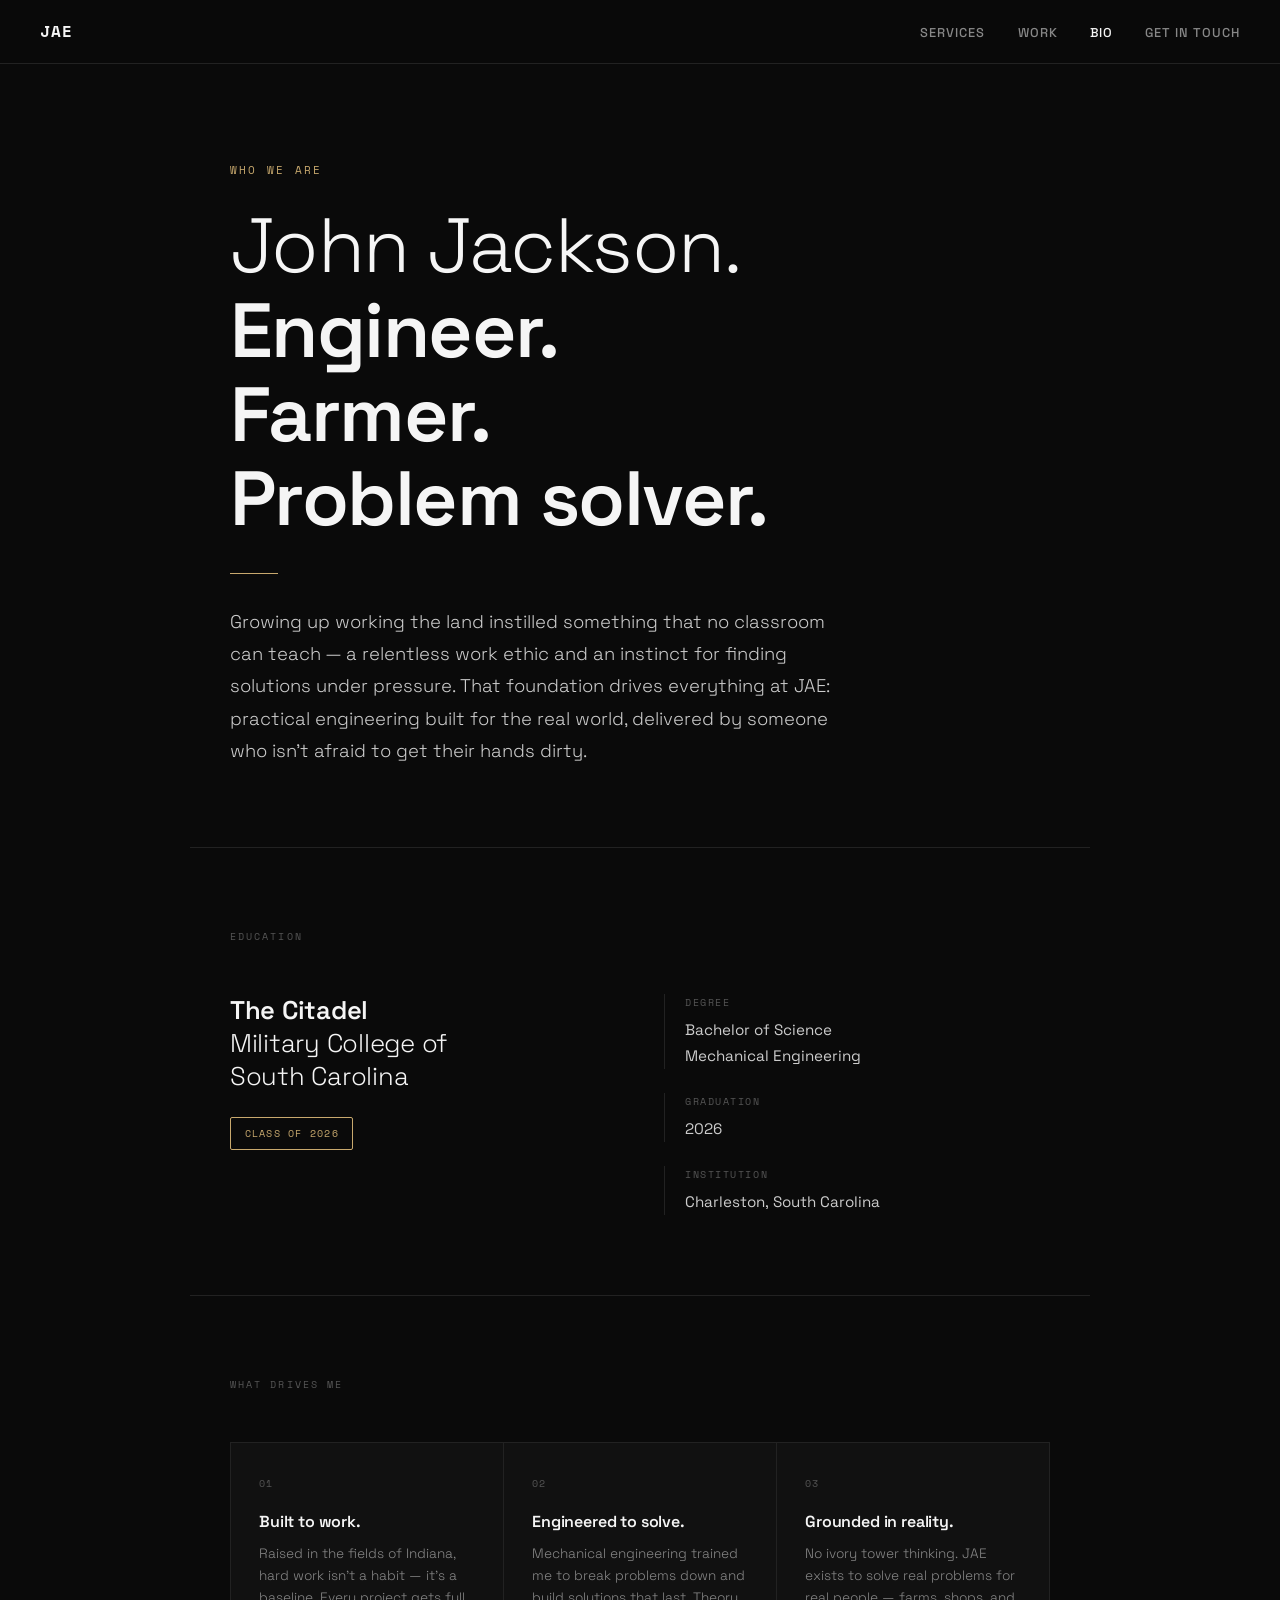
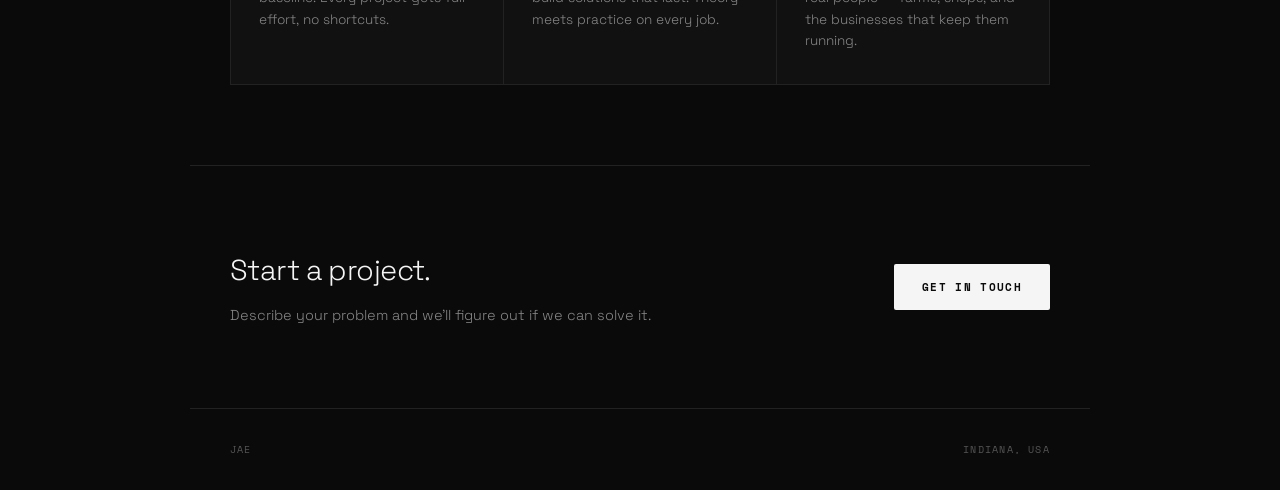
==== bio.html @ 9fdcd815 "Add files via upload" ====
<!DOCTYPE html>
<html lang="en">
<head>
  <meta charset="UTF-8" />
  <meta name="viewport" content="width=device-width, initial-scale=1.0" />
  <title>Bio — Jackson Applied Engineering</title>
  <link rel="preconnect" href="https://fonts.googleapis.com" />
  <link rel="preconnect" href="https://fonts.gstatic.com" crossorigin />
  <link href="https://fonts.googleapis.com/css2?family=Space+Grotesk:wght@300;400;500;600&family=Space+Mono:wght@400;700&display=swap" rel="stylesheet" />
  <style>
    *, *::before, *::after { box-sizing: border-box; margin: 0; padding: 0; }

    :root {
      --black:    #0a0a0a;
      --offblack: #111111;
      --panel:    #161616;
      --border:   #222222;
      --muted:    #555555;
      --mid:      #888888;
      --light:    #cccccc;
      --white:    #f5f5f5;
      --accent:   #c8a96e;
    }

    html { scroll-behavior: smooth; }

    body {
      background: var(--black);
      color: var(--white);
      font-family: 'Space Grotesk', sans-serif;
      font-size: 16px;
      line-height: 1.7;
      -webkit-font-smoothing: antialiased;
    }

    /* ── NAV ───────────────────────────────────────────────── */
    nav {
      position: fixed;
      top: 0; left: 0; right: 0;
      z-index: 100;
      display: flex;
      align-items: center;
      justify-content: space-between;
      padding: 0 2.5rem;
      height: 64px;
      background: rgba(10,10,10,0.92);
      backdrop-filter: blur(8px);
      border-bottom: 1px solid var(--border);
    }

    .nav-logo {
      font-family: 'Space Mono', monospace;
      font-size: 1rem;
      font-weight: 700;
      color: var(--white);
      text-decoration: none;
      letter-spacing: 0.05em;
    }

    .nav-links {
      display: flex;
      gap: 2rem;
      list-style: none;
    }

    .nav-links a {
      font-size: 0.8rem;
      font-weight: 500;
      color: var(--mid);
      text-decoration: none;
      letter-spacing: 0.08em;
      text-transform: uppercase;
      transition: color 0.2s;
    }

    .nav-links a:hover,
    .nav-links a.active { color: var(--white); }

    /* ── HERO ──────────────────────────────────────────────── */
    .hero {
      padding: 160px 2.5rem 80px;
      max-width: 900px;
      margin: 0 auto;
    }

    .hero-label {
      font-family: 'Space Mono', monospace;
      font-size: 0.7rem;
      letter-spacing: 0.2em;
      text-transform: uppercase;
      color: var(--accent);
      margin-bottom: 1.5rem;
    }

    .hero h1 {
      font-size: clamp(2.8rem, 6vw, 5rem);
      font-weight: 300;
      line-height: 1.1;
      color: var(--white);
      letter-spacing: -0.02em;
      margin-bottom: 2rem;
    }

    .hero h1 strong {
      font-weight: 600;
      display: block;
    }

    .hero-divider {
      width: 48px;
      height: 1px;
      background: var(--accent);
      margin-bottom: 2rem;
    }

    .hero-blurb {
      font-size: 1.15rem;
      color: var(--light);
      max-width: 620px;
      line-height: 1.75;
      font-weight: 300;
    }

    /* ── SECTIONS ──────────────────────────────────────────── */
    .section {
      border-top: 1px solid var(--border);
      padding: 80px 2.5rem;
      max-width: 900px;
      margin: 0 auto;
    }

    .section-label {
      font-family: 'Space Mono', monospace;
      font-size: 0.65rem;
      letter-spacing: 0.2em;
      text-transform: uppercase;
      color: var(--muted);
      margin-bottom: 3rem;
    }

    /* ── EDUCATION ─────────────────────────────────────────── */
    .edu-block {
      display: grid;
      grid-template-columns: 1fr 1fr;
      gap: 3rem;
      align-items: start;
    }

    .edu-heading {
      font-size: 1.6rem;
      font-weight: 300;
      color: var(--white);
      letter-spacing: -0.01em;
      line-height: 1.3;
    }

    .edu-heading strong {
      display: block;
      font-weight: 600;
    }

    .edu-details {
      display: flex;
      flex-direction: column;
      gap: 1.5rem;
    }

    .edu-item {
      border-left: 1px solid var(--border);
      padding-left: 1.25rem;
    }

    .edu-item-label {
      font-family: 'Space Mono', monospace;
      font-size: 0.65rem;
      letter-spacing: 0.15em;
      text-transform: uppercase;
      color: var(--muted);
      margin-bottom: 0.35rem;
    }

    .edu-item-value {
      font-size: 0.95rem;
      color: var(--light);
      font-weight: 400;
    }

    .edu-badge {
      display: inline-block;
      margin-top: 1.5rem;
      font-family: 'Space Mono', monospace;
      font-size: 0.65rem;
      letter-spacing: 0.12em;
      text-transform: uppercase;
      color: var(--accent);
      border: 1px solid var(--accent);
      padding: 0.4rem 0.85rem;
      border-radius: 2px;
    }

    /* ── PILLARS ───────────────────────────────────────────── */
    .pillars {
      display: grid;
      grid-template-columns: repeat(3, 1fr);
      gap: 1px;
      background: var(--border);
      border: 1px solid var(--border);
    }

    .pillar {
      background: var(--offblack);
      padding: 2rem 1.75rem;
      transition: background 0.2s;
    }

    .pillar:hover { background: var(--panel); }

    .pillar-num {
      font-family: 'Space Mono', monospace;
      font-size: 0.65rem;
      color: var(--muted);
      letter-spacing: 0.1em;
      margin-bottom: 1rem;
    }

    .pillar-title {
      font-size: 1rem;
      font-weight: 600;
      color: var(--white);
      margin-bottom: 0.5rem;
      letter-spacing: -0.01em;
    }

    .pillar-body {
      font-size: 0.85rem;
      color: var(--mid);
      line-height: 1.6;
      font-weight: 300;
    }

    /* ── CTA ───────────────────────────────────────────────── */
    .cta-section {
      border-top: 1px solid var(--border);
      padding: 80px 2.5rem;
      max-width: 900px;
      margin: 0 auto;
      display: flex;
      align-items: center;
      justify-content: space-between;
      gap: 2rem;
      flex-wrap: wrap;
    }

    .cta-text h2 {
      font-size: 1.8rem;
      font-weight: 300;
      color: var(--white);
      letter-spacing: -0.02em;
      margin-bottom: 0.5rem;
    }

    .cta-text p {
      font-size: 0.9rem;
      color: var(--mid);
      font-weight: 300;
    }

    .btn {
      display: inline-block;
      font-family: 'Space Mono', monospace;
      font-size: 0.7rem;
      letter-spacing: 0.12em;
      text-transform: uppercase;
      color: var(--black);
      background: var(--white);
      padding: 0.85rem 1.75rem;
      text-decoration: none;
      border-radius: 2px;
      font-weight: 700;
      transition: background 0.2s, color 0.2s;
      white-space: nowrap;
    }

    .btn:hover {
      background: var(--accent);
      color: var(--black);
    }

    /* ── FOOTER ────────────────────────────────────────────── */
    footer {
      border-top: 1px solid var(--border);
      padding: 2rem 2.5rem;
      display: flex;
      align-items: center;
      justify-content: space-between;
      max-width: 900px;
      margin: 0 auto;
    }

    footer span {
      font-family: 'Space Mono', monospace;
      font-size: 0.65rem;
      letter-spacing: 0.12em;
      text-transform: uppercase;
      color: var(--muted);
    }

    /* ── FADE-IN ───────────────────────────────────────────── */
    .fade-in {
      opacity: 0;
      transform: translateY(18px);
      transition: opacity 0.6s ease, transform 0.6s ease;
    }
    .fade-in.visible {
      opacity: 1;
      transform: none;
    }

    /* ── RESPONSIVE ────────────────────────────────────────── */
    @media (max-width: 680px) {
      nav { padding: 0 1.25rem; }
      .nav-links { gap: 1.25rem; }
      .hero, .section, .cta-section { padding-left: 1.25rem; padding-right: 1.25rem; }
      .hero { padding-top: 120px; }
      .edu-block { grid-template-columns: 1fr; gap: 2rem; }
      .pillars { grid-template-columns: 1fr; }
      .cta-section { flex-direction: column; align-items: flex-start; }
    }
  </style>
</head>
<body>

  <!-- NAV -->
  <nav>
    <a href="https://www.jacksonappliedengineering.com" class="nav-logo">JAE</a>
    <ul class="nav-links">
      <li><a href="https://www.jacksonappliedengineering.com/#services">Services</a></li>
      <li><a href="https://www.jacksonappliedengineering.com/#portfolio">Work</a></li>
      <li><a href="bio.html" class="active">Bio</a></li>
      <li><a href="https://www.jacksonappliedengineering.com/#contact">Get in Touch</a></li>
    </ul>
  </nav>

  <!-- HERO -->
  <section class="hero">
    <p class="hero-label fade-in">Who we are</p>
    <h1 class="fade-in" style="transition-delay:0.1s">
      John Jackson.
      <strong>Engineer.<br>Farmer.<br>Problem solver.</strong>
    </h1>
    <div class="hero-divider fade-in" style="transition-delay:0.2s"></div>
    <p class="hero-blurb fade-in" style="transition-delay:0.3s">
      Growing up working the land instilled something that no classroom can teach — a relentless 
      work ethic and an instinct for finding solutions under pressure. That foundation drives 
      everything at JAE: practical engineering built for the real world, delivered by someone 
      who isn't afraid to get their hands dirty.
    </p>
  </section>

  <!-- EDUCATION -->
  <section class="section">
    <p class="section-label fade-in">Education</p>
    <div class="edu-block">
      <div class="fade-in" style="transition-delay:0.1s">
        <h2 class="edu-heading">
          <strong>The Citadel</strong>
          Military College of<br>South Carolina
        </h2>
        <div class="edu-badge">Class of 2026</div>
      </div>
      <div class="edu-details fade-in" style="transition-delay:0.2s">
        <div class="edu-item">
          <div class="edu-item-label">Degree</div>
          <div class="edu-item-value">Bachelor of Science<br>Mechanical Engineering</div>
        </div>
        <div class="edu-item">
          <div class="edu-item-label">Graduation</div>
          <div class="edu-item-value">2026</div>
        </div>
        <div class="edu-item">
          <div class="edu-item-label">Institution</div>
          <div class="edu-item-value">Charleston, South Carolina</div>
        </div>
      </div>
    </div>
  </section>

  <!-- WHAT DRIVES ME -->
  <section class="section">
    <p class="section-label fade-in">What drives me</p>
    <div class="pillars fade-in" style="transition-delay:0.1s">
      <div class="pillar">
        <div class="pillar-num">01</div>
        <div class="pillar-title">Built to work.</div>
        <div class="pillar-body">Raised in the fields of Indiana, hard work isn't a habit — it's a baseline. Every project gets full effort, no shortcuts.</div>
      </div>
      <div class="pillar">
        <div class="pillar-num">02</div>
        <div class="pillar-title">Engineered to solve.</div>
        <div class="pillar-body">Mechanical engineering trained me to break problems down and build solutions that last. Theory meets practice on every job.</div>
      </div>
      <div class="pillar">
        <div class="pillar-num">03</div>
        <div class="pillar-title">Grounded in reality.</div>
        <div class="pillar-body">No ivory tower thinking. JAE exists to solve real problems for real people — farms, shops, and the businesses that keep them running.</div>
      </div>
    </div>
  </section>

  <!-- CTA -->
  <div class="cta-section">
    <div class="cta-text fade-in">
      <h2>Start a project.</h2>
      <p>Describe your problem and we'll figure out if we can solve it.</p>
    </div>
    <a href="https://www.jacksonappliedengineering.com/#contact" class="btn fade-in" style="transition-delay:0.1s">Get in Touch</a>
  </div>

  <!-- FOOTER -->
  <footer>
    <span>JAE</span>
    <span>Indiana, USA</span>
  </footer>

  <script>
    const observer = new IntersectionObserver((entries) => {
      entries.forEach(e => { if (e.isIntersecting) e.target.classList.add('visible'); });
    }, { threshold: 0.15 });
    document.querySelectorAll('.fade-in').forEach(el => observer.observe(el));
  </script>

</body>
</html>
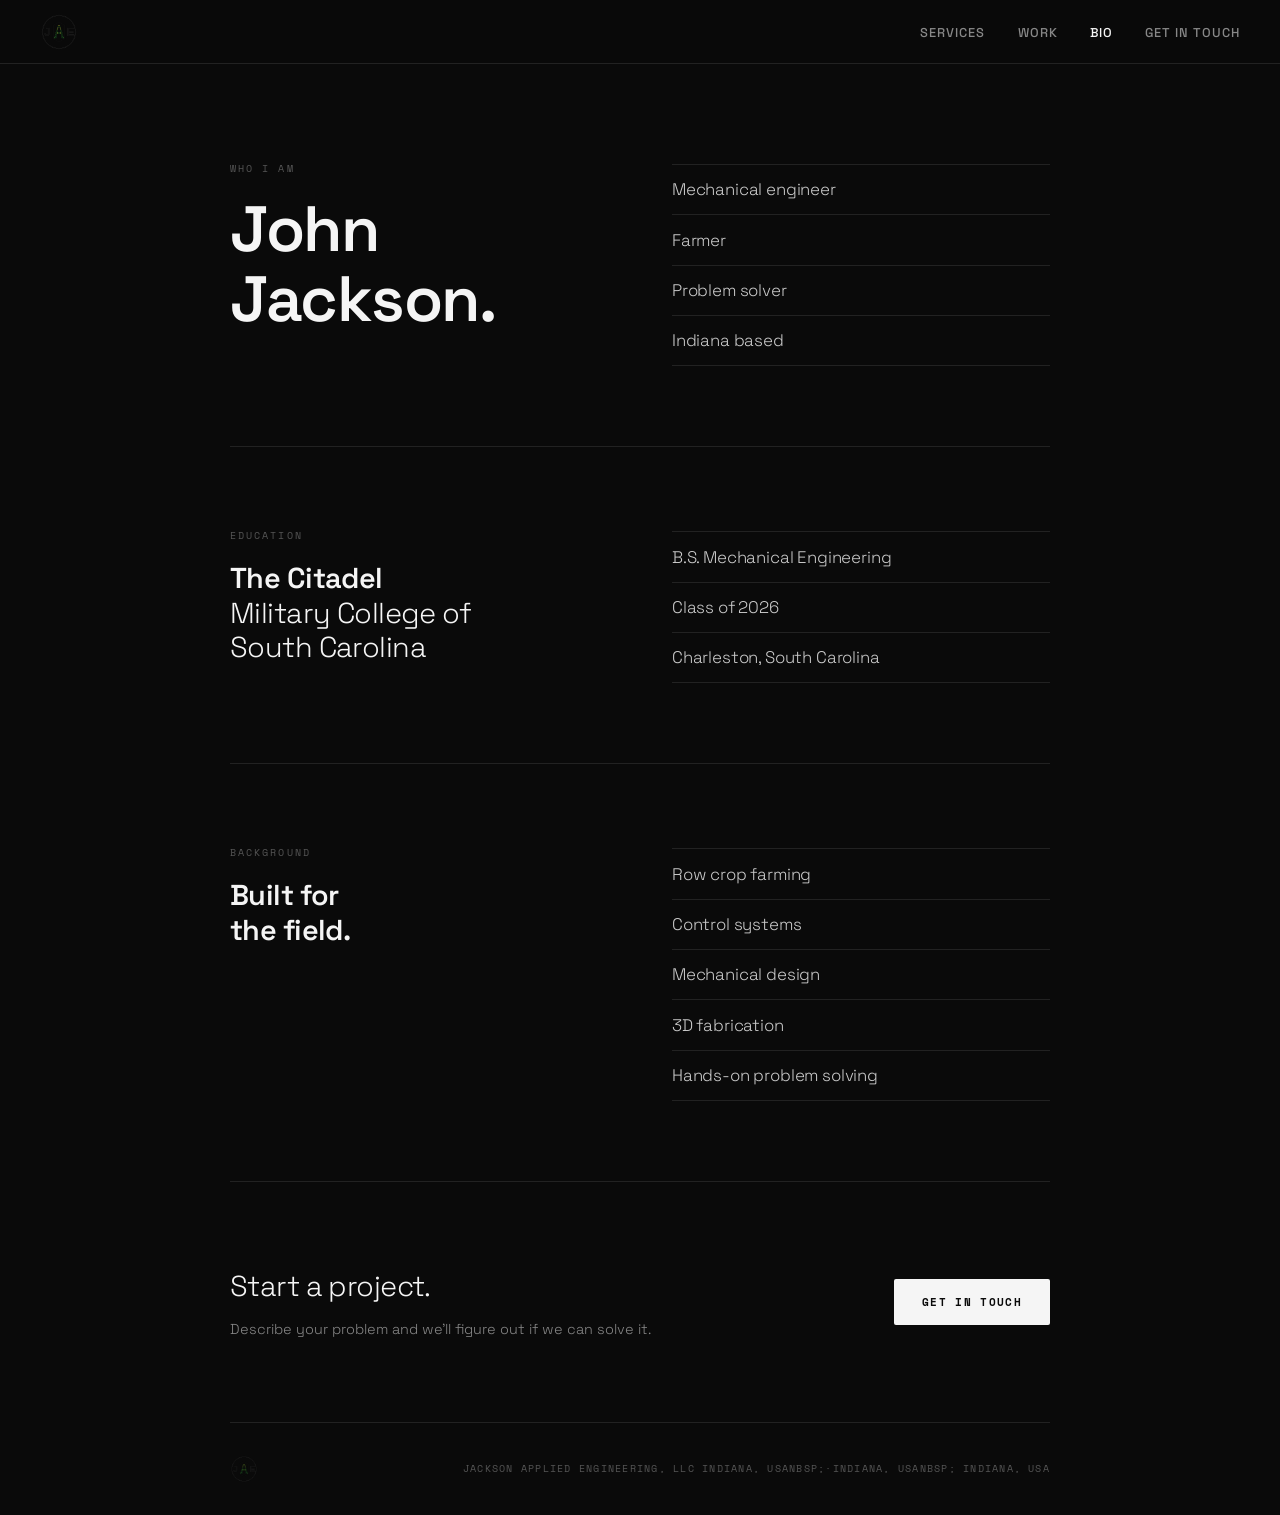
==== commit 9681262d: "Revise layout and styles in bio.html Refactor bio.html to improve structure and styling." ====
--- a/bio.html
+++ b/bio.html
@@ -33,7 +33,6 @@
       -webkit-font-smoothing: antialiased;
     }
 
-    /* ── NAV ───────────────────────────────────────────────── */
     nav {
       position: fixed;
       top: 0; left: 0; right: 0;
@@ -76,57 +75,19 @@
     .nav-links a:hover,
     .nav-links a.active { color: var(--white); }
 
-    /* ── HERO ──────────────────────────────────────────────── */
-    .hero {
-      padding: 160px 2.5rem 80px;
+    .page {
       max-width: 900px;
       margin: 0 auto;
-    }
-
-    .hero-label {
-      font-family: 'Space Mono', monospace;
-      font-size: 0.7rem;
-      letter-spacing: 0.2em;
-      text-transform: uppercase;
-      color: var(--accent);
-      margin-bottom: 1.5rem;
-    }
-
-    .hero h1 {
-      font-size: clamp(2.8rem, 6vw, 5rem);
-      font-weight: 300;
-      line-height: 1.1;
-      color: var(--white);
-      letter-spacing: -0.02em;
-      margin-bottom: 2rem;
-    }
-
-    .hero h1 strong {
-      font-weight: 600;
-      display: block;
-    }
-
-    .hero-divider {
-      width: 48px;
-      height: 1px;
-      background: var(--accent);
-      margin-bottom: 2rem;
-    }
-
-    .hero-blurb {
-      font-size: 1.15rem;
-      color: var(--light);
-      max-width: 620px;
-      line-height: 1.75;
-      font-weight: 300;
-    }
-
-    /* ── SECTIONS ──────────────────────────────────────────── */
-    .section {
-      border-top: 1px solid var(--border);
-      padding: 80px 2.5rem;
-      max-width: 900px;
-      margin: 0 auto;
+      padding: 0 2.5rem;
+    }
+
+    .hero {
+      padding-top: 160px;
+      padding-bottom: 80px;
+      display: grid;
+      grid-template-columns: 1fr 1fr;
+      gap: 4rem;
+      align-items: start;
     }
 
     .section-label {
@@ -135,115 +96,62 @@
       letter-spacing: 0.2em;
       text-transform: uppercase;
       color: var(--muted);
-      margin-bottom: 3rem;
-    }
-
-    /* ── EDUCATION ─────────────────────────────────────────── */
-    .edu-block {
+      margin-bottom: 1rem;
+    }
+
+    .hero-title {
+      font-size: clamp(2.4rem, 5vw, 4rem);
+      font-weight: 300;
+      line-height: 1.1;
+      letter-spacing: -0.02em;
+      color: var(--white);
+    }
+
+    .hero-title strong { font-weight: 600; }
+
+    .keyword-list {
+      list-style: none;
+      margin-top: 0.25rem;
+    }
+
+    .keyword-list li {
+      font-size: 1.05rem;
+      font-weight: 300;
+      color: var(--light);
+      padding: 0.65rem 0;
+      border-bottom: 1px solid var(--border);
+      letter-spacing: -0.01em;
+      transition: color 0.2s;
+    }
+
+    .keyword-list li:first-child { border-top: 1px solid var(--border); }
+    .keyword-list li:hover { color: var(--white); }
+
+    .section {
+      border-top: 1px solid var(--border);
+      padding: 80px 0;
       display: grid;
       grid-template-columns: 1fr 1fr;
-      gap: 3rem;
+      gap: 4rem;
       align-items: start;
     }
 
-    .edu-heading {
-      font-size: 1.6rem;
-      font-weight: 300;
-      color: var(--white);
-      letter-spacing: -0.01em;
-      line-height: 1.3;
-    }
-
-    .edu-heading strong {
+    .section-heading {
+      font-size: 1.8rem;
+      font-weight: 300;
+      color: var(--white);
+      letter-spacing: -0.02em;
+      line-height: 1.2;
+    }
+
+    .section-heading strong {
+      font-weight: 600;
       display: block;
-      font-weight: 600;
-    }
-
-    .edu-details {
-      display: flex;
-      flex-direction: column;
-      gap: 1.5rem;
-    }
-
-    .edu-item {
-      border-left: 1px solid var(--border);
-      padding-left: 1.25rem;
-    }
-
-    .edu-item-label {
-      font-family: 'Space Mono', monospace;
-      font-size: 0.65rem;
-      letter-spacing: 0.15em;
-      text-transform: uppercase;
-      color: var(--muted);
-      margin-bottom: 0.35rem;
-    }
-
-    .edu-item-value {
-      font-size: 0.95rem;
-      color: var(--light);
-      font-weight: 400;
-    }
-
-    .edu-badge {
-      display: inline-block;
-      margin-top: 1.5rem;
-      font-family: 'Space Mono', monospace;
-      font-size: 0.65rem;
-      letter-spacing: 0.12em;
-      text-transform: uppercase;
-      color: var(--accent);
-      border: 1px solid var(--accent);
-      padding: 0.4rem 0.85rem;
-      border-radius: 2px;
-    }
-
-    /* ── PILLARS ───────────────────────────────────────────── */
-    .pillars {
-      display: grid;
-      grid-template-columns: repeat(3, 1fr);
-      gap: 1px;
-      background: var(--border);
-      border: 1px solid var(--border);
-    }
-
-    .pillar {
-      background: var(--offblack);
-      padding: 2rem 1.75rem;
-      transition: background 0.2s;
-    }
-
-    .pillar:hover { background: var(--panel); }
-
-    .pillar-num {
-      font-family: 'Space Mono', monospace;
-      font-size: 0.65rem;
-      color: var(--muted);
-      letter-spacing: 0.1em;
-      margin-bottom: 1rem;
-    }
-
-    .pillar-title {
-      font-size: 1rem;
-      font-weight: 600;
-      color: var(--white);
-      margin-bottom: 0.5rem;
-      letter-spacing: -0.01em;
-    }
-
-    .pillar-body {
-      font-size: 0.85rem;
-      color: var(--mid);
-      line-height: 1.6;
-      font-weight: 300;
-    }
-
-    /* ── CTA ───────────────────────────────────────────────── */
-    .cta-section {
+    }
+
+    .cta {
       border-top: 1px solid var(--border);
-      padding: 80px 2.5rem;
-      max-width: 900px;
-      margin: 0 auto;
+      padding: 80px 0;
       display: flex;
       align-items: center;
       justify-content: space-between;
@@ -251,15 +159,15 @@
       flex-wrap: wrap;
     }
 
-    .cta-text h2 {
+    .cta h2 {
       font-size: 1.8rem;
       font-weight: 300;
       color: var(--white);
       letter-spacing: -0.02em;
-      margin-bottom: 0.5rem;
-    }
-
-    .cta-text p {
+      margin-bottom: 0.4rem;
+    }
+
+    .cta p {
       font-size: 0.9rem;
       color: var(--mid);
       font-weight: 300;
@@ -277,24 +185,18 @@
       text-decoration: none;
       border-radius: 2px;
       font-weight: 700;
-      transition: background 0.2s, color 0.2s;
+      transition: background 0.2s;
       white-space: nowrap;
     }
 
-    .btn:hover {
-      background: var(--accent);
-      color: var(--black);
-    }
-
-    /* ── FOOTER ────────────────────────────────────────────── */
+    .btn:hover { background: var(--accent); }
+
     footer {
       border-top: 1px solid var(--border);
-      padding: 2rem 2.5rem;
+      padding: 2rem 0;
       display: flex;
       align-items: center;
       justify-content: space-between;
-      max-width: 900px;
-      margin: 0 auto;
     }
 
     footer span {
@@ -305,34 +207,27 @@
       color: var(--muted);
     }
 
-    /* ── FADE-IN ───────────────────────────────────────────── */
     .fade-in {
       opacity: 0;
-      transform: translateY(18px);
+      transform: translateY(16px);
       transition: opacity 0.6s ease, transform 0.6s ease;
     }
-    .fade-in.visible {
-      opacity: 1;
-      transform: none;
-    }
-
-    /* ── RESPONSIVE ────────────────────────────────────────── */
+    .fade-in.visible { opacity: 1; transform: none; }
+
     @media (max-width: 680px) {
       nav { padding: 0 1.25rem; }
       .nav-links { gap: 1.25rem; }
-      .hero, .section, .cta-section { padding-left: 1.25rem; padding-right: 1.25rem; }
-      .hero { padding-top: 120px; }
-      .edu-block { grid-template-columns: 1fr; gap: 2rem; }
-      .pillars { grid-template-columns: 1fr; }
-      .cta-section { flex-direction: column; align-items: flex-start; }
+      .page { padding: 0 1.25rem; }
+      .hero { grid-template-columns: 1fr; gap: 2.5rem; padding-top: 120px; }
+      .section { grid-template-columns: 1fr; gap: 2rem; }
+      .cta { flex-direction: column; align-items: flex-start; }
     }
   </style>
 </head>
 <body>
 
-  <!-- NAV -->
   <nav>
-    <a href="https://www.jacksonappliedengineering.com" class="nav-logo">JAE</a>
+    <a href="https://www.jacksonappliedengineering.com" class="nav-logo"><img src="JAE_logo.png" alt="Jackson Applied Engineering, LLC" style="height:38px;width:auto;display:block;border-radius:50%;"></a>
     <ul class="nav-links">
       <li><a href="https://www.jacksonappliedengineering.com/#services">Services</a></li>
       <li><a href="https://www.jacksonappliedengineering.com/#portfolio">Work</a></li>
@@ -341,86 +236,76 @@
     </ul>
   </nav>
 
-  <!-- HERO -->
-  <section class="hero">
-    <p class="hero-label fade-in">Who we are</p>
-    <h1 class="fade-in" style="transition-delay:0.1s">
-      John Jackson.
-      <strong>Engineer.<br>Farmer.<br>Problem solver.</strong>
-    </h1>
-    <div class="hero-divider fade-in" style="transition-delay:0.2s"></div>
-    <p class="hero-blurb fade-in" style="transition-delay:0.3s">
-      Growing up working the land instilled something that no classroom can teach — a relentless 
-      work ethic and an instinct for finding solutions under pressure. That foundation drives 
-      everything at JAE: practical engineering built for the real world, delivered by someone 
-      who isn't afraid to get their hands dirty.
-    </p>
-  </section>
-
-  <!-- EDUCATION -->
-  <section class="section">
-    <p class="section-label fade-in">Education</p>
-    <div class="edu-block">
-      <div class="fade-in" style="transition-delay:0.1s">
-        <h2 class="edu-heading">
+  <div class="page">
+
+    <!-- HERO -->
+    <div class="hero">
+      <div class="fade-in">
+        <p class="section-label">Who I am</p>
+        <h1 class="hero-title"><strong>John<br>Jackson.</strong></h1>
+      </div>
+      <div class="fade-in" style="transition-delay:0.15s">
+        <ul class="keyword-list">
+          <li>Mechanical engineer</li>
+          <li>Farmer</li>
+          <li>Problem solver</li>
+          <li>Indiana based</li>
+        </ul>
+      </div>
+    </div>
+
+    <!-- EDUCATION -->
+    <div class="section">
+      <div class="fade-in">
+        <p class="section-label">Education</p>
+        <h2 class="section-heading">
           <strong>The Citadel</strong>
           Military College of<br>South Carolina
         </h2>
-        <div class="edu-badge">Class of 2026</div>
-      </div>
-      <div class="edu-details fade-in" style="transition-delay:0.2s">
-        <div class="edu-item">
-          <div class="edu-item-label">Degree</div>
-          <div class="edu-item-value">Bachelor of Science<br>Mechanical Engineering</div>
-        </div>
-        <div class="edu-item">
-          <div class="edu-item-label">Graduation</div>
-          <div class="edu-item-value">2026</div>
-        </div>
-        <div class="edu-item">
-          <div class="edu-item-label">Institution</div>
-          <div class="edu-item-value">Charleston, South Carolina</div>
-        </div>
+      </div>
+      <div class="fade-in" style="transition-delay:0.15s">
+        <ul class="keyword-list">
+          <li>B.S. Mechanical Engineering</li>
+          <li>Class of 2026</li>
+          <li>Charleston, South Carolina</li>
+        </ul>
       </div>
     </div>
-  </section>
-
-  <!-- WHAT DRIVES ME -->
-  <section class="section">
-    <p class="section-label fade-in">What drives me</p>
-    <div class="pillars fade-in" style="transition-delay:0.1s">
-      <div class="pillar">
-        <div class="pillar-num">01</div>
-        <div class="pillar-title">Built to work.</div>
-        <div class="pillar-body">Raised in the fields of Indiana, hard work isn't a habit — it's a baseline. Every project gets full effort, no shortcuts.</div>
-      </div>
-      <div class="pillar">
-        <div class="pillar-num">02</div>
-        <div class="pillar-title">Engineered to solve.</div>
-        <div class="pillar-body">Mechanical engineering trained me to break problems down and build solutions that last. Theory meets practice on every job.</div>
-      </div>
-      <div class="pillar">
-        <div class="pillar-num">03</div>
-        <div class="pillar-title">Grounded in reality.</div>
-        <div class="pillar-body">No ivory tower thinking. JAE exists to solve real problems for real people — farms, shops, and the businesses that keep them running.</div>
+
+    <!-- BACKGROUND -->
+    <div class="section">
+      <div class="fade-in">
+        <p class="section-label">Background</p>
+        <h2 class="section-heading">
+          <strong>Built for<br>the field.</strong>
+        </h2>
+      </div>
+      <div class="fade-in" style="transition-delay:0.15s">
+        <ul class="keyword-list">
+          <li>Row crop farming</li>
+          <li>Control systems</li>
+          <li>Mechanical design</li>
+          <li>3D fabrication</li>
+          <li>Hands-on problem solving</li>
+        </ul>
       </div>
     </div>
-  </section>
-
-  <!-- CTA -->
-  <div class="cta-section">
-    <div class="cta-text fade-in">
-      <h2>Start a project.</h2>
-      <p>Describe your problem and we'll figure out if we can solve it.</p>
+
+    <!-- CTA -->
+    <div class="cta">
+      <div class="fade-in">
+        <h2>Start a project.</h2>
+        <p>Describe your problem and we'll figure out if we can solve it.</p>
+      </div>
+      <a href="https://www.jacksonappliedengineering.com/#contact" class="btn fade-in" style="transition-delay:0.1s">Get in Touch</a>
     </div>
-    <a href="https://www.jacksonappliedengineering.com/#contact" class="btn fade-in" style="transition-delay:0.1s">Get in Touch</a>
+
+    <footer>
+      <img src="JAE_logo.png" alt="Jackson Applied Engineering, LLC" style="height:28px;width:auto;border-radius:50%;">
+      <span>Jackson Applied Engineering, LLC <span>Indiana, USA</span>nbsp;·<span>Indiana, USA</span>nbsp; Indiana, USA</span>
+    </footer>
+
   </div>
-
-  <!-- FOOTER -->
-  <footer>
-    <span>JAE</span>
-    <span>Indiana, USA</span>
-  </footer>
 
   <script>
     const observer = new IntersectionObserver((entries) => {
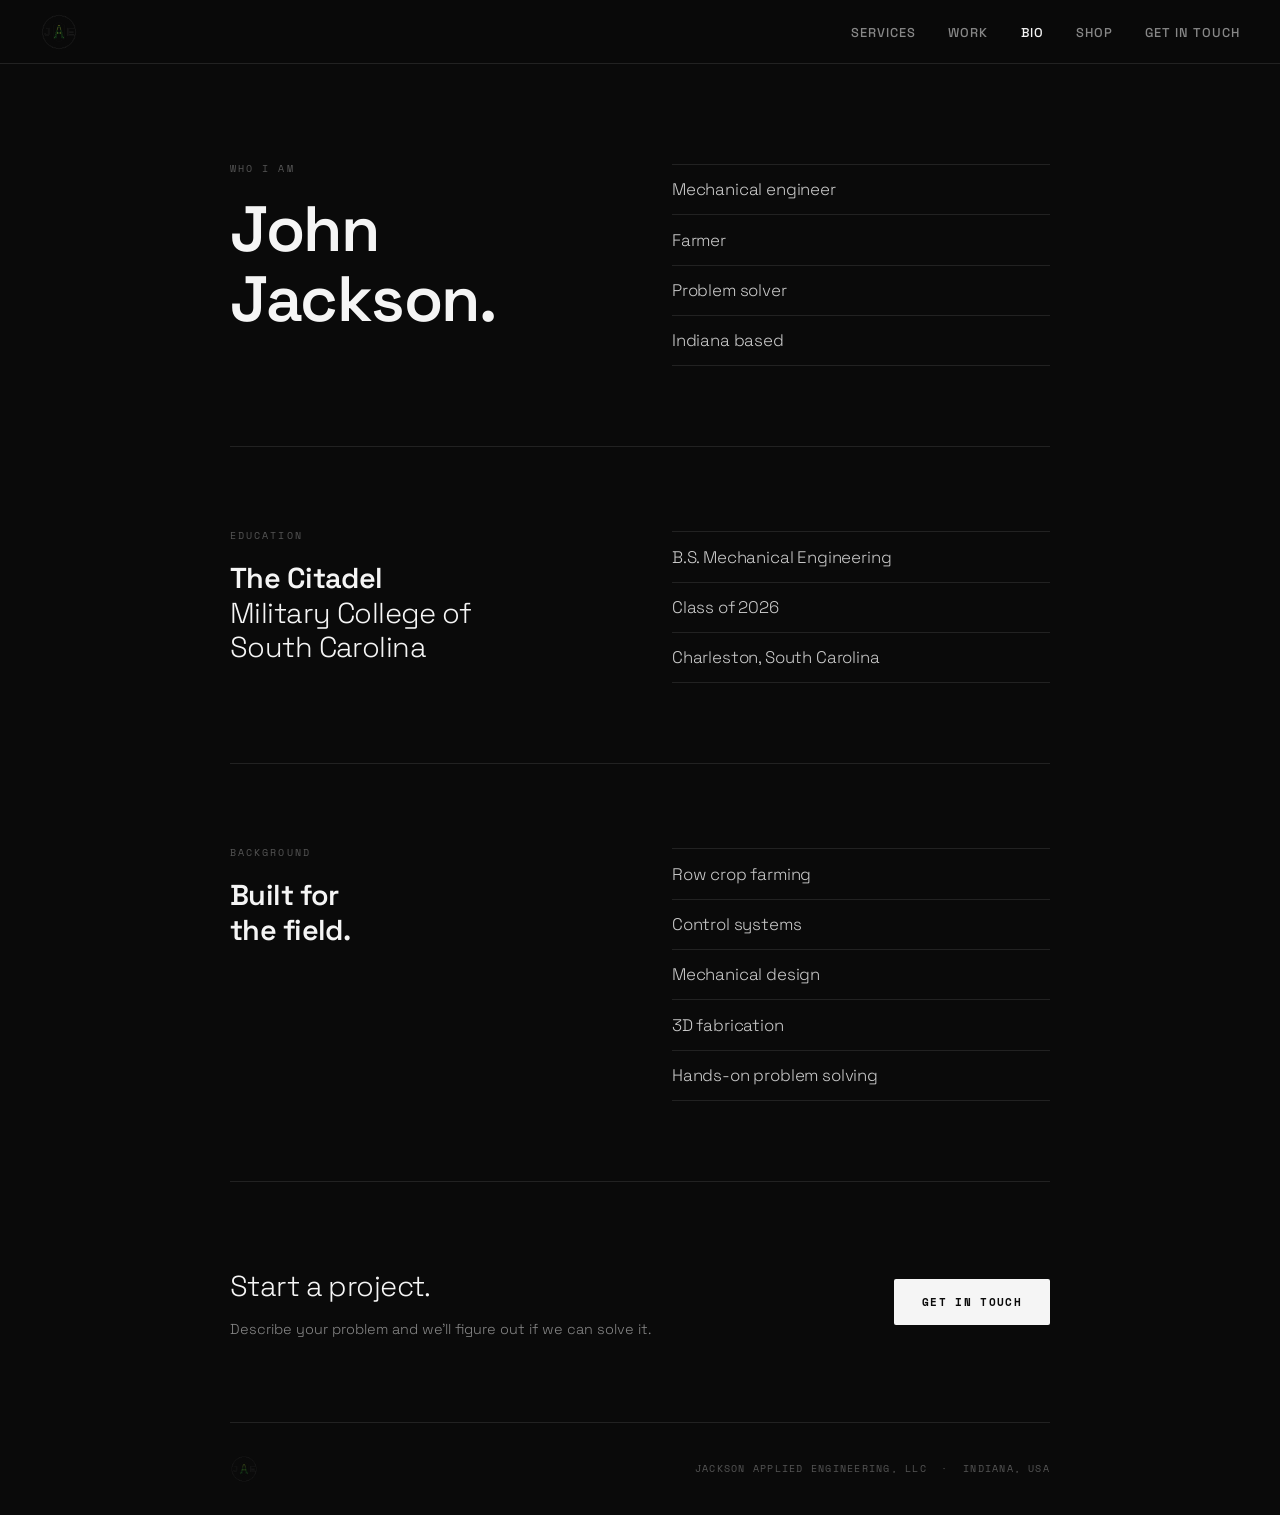
==== commit 0b7f8619: "Add Shop link to navigation and fix footer spacing" ====
--- a/bio.html
+++ b/bio.html
@@ -232,6 +232,7 @@
       <li><a href="https://www.jacksonappliedengineering.com/#services">Services</a></li>
       <li><a href="https://www.jacksonappliedengineering.com/#portfolio">Work</a></li>
       <li><a href="bio.html" class="active">Bio</a></li>
+      <li><a href="shop.html">Shop</a></li>
       <li><a href="https://www.jacksonappliedengineering.com/#contact">Get in Touch</a></li>
     </ul>
   </nav>
@@ -302,7 +303,7 @@
 
     <footer>
       <img src="JAE_logo.png" alt="Jackson Applied Engineering, LLC" style="height:28px;width:auto;border-radius:50%;">
-      <span>Jackson Applied Engineering, LLC <span>Indiana, USA</span>nbsp;·<span>Indiana, USA</span>nbsp; Indiana, USA</span>
+      <span>Jackson Applied Engineering, LLC &nbsp;·&nbsp; Indiana, USA</span>
     </footer>
 
   </div>
